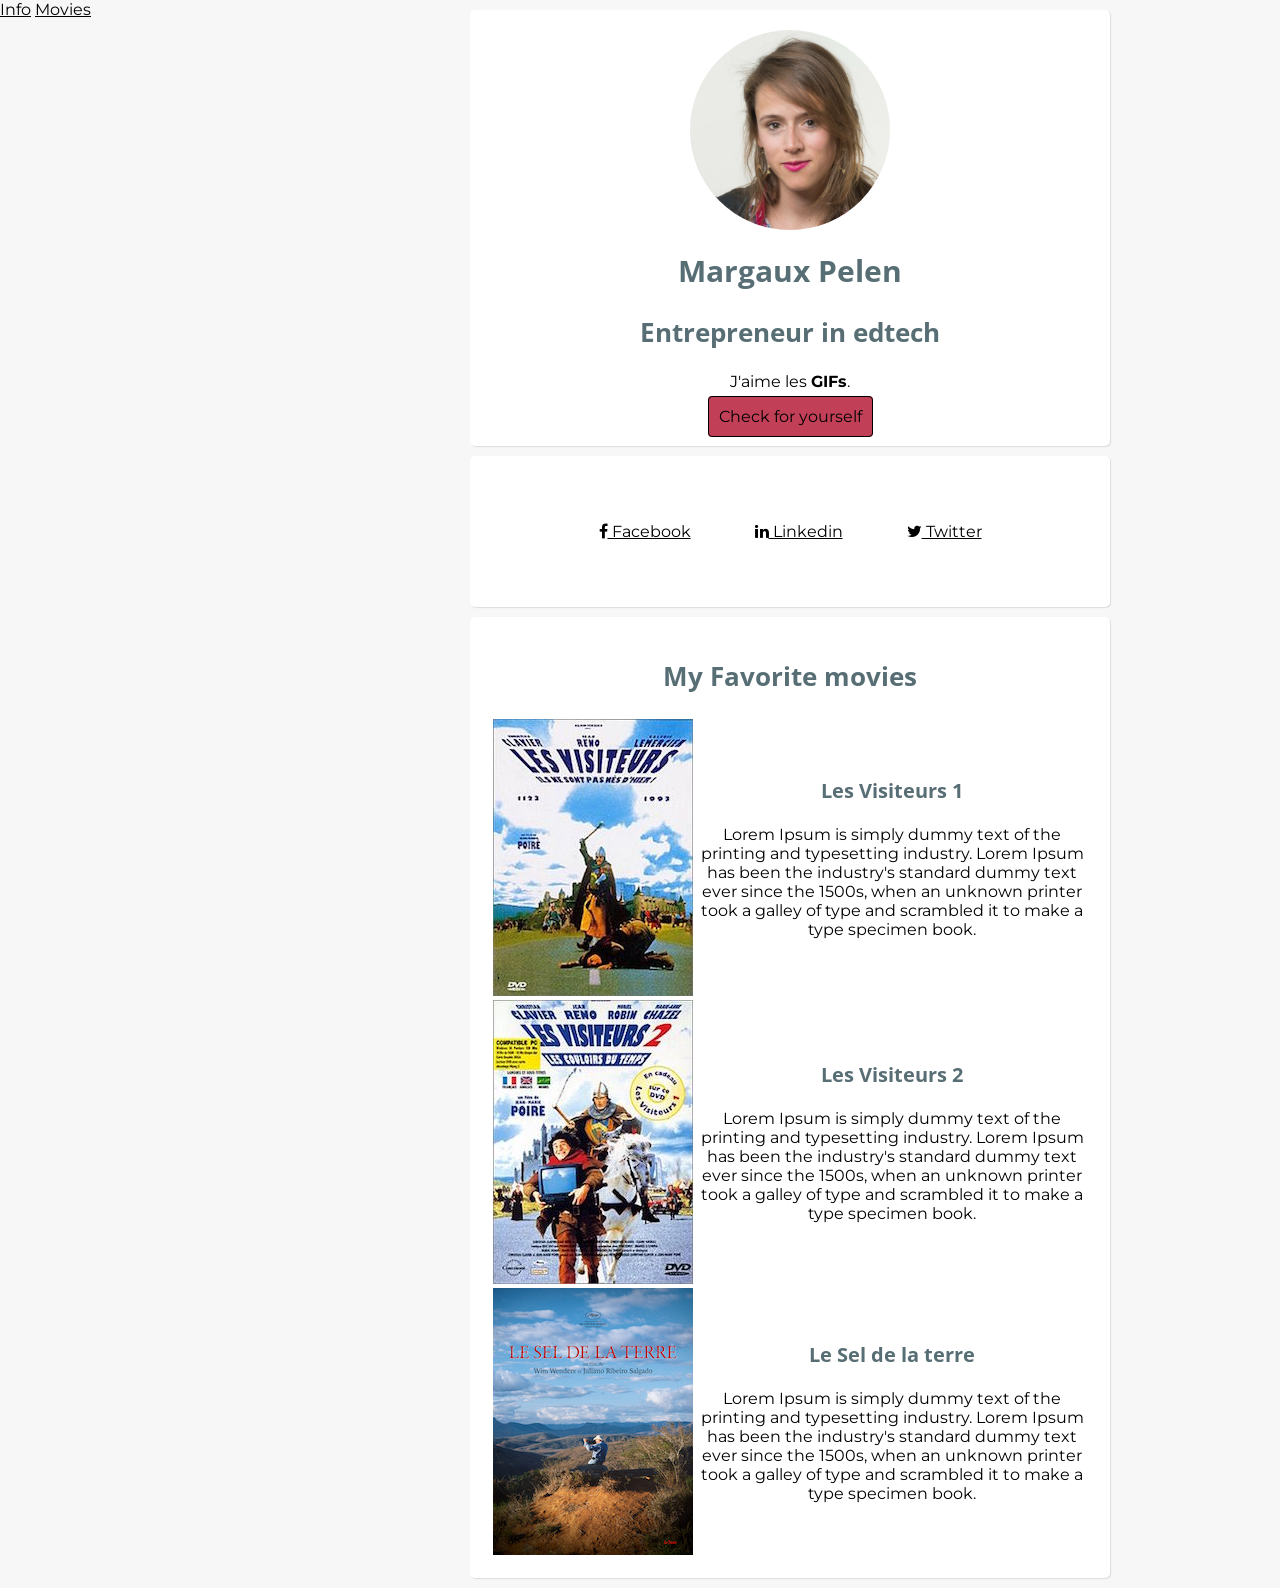
==== index.html @ adbba986 "Profile" ====
<html>
  <head>
    <meta charset="utf-8">

    <title>Margaux Pelen</title>

    <!-- Google fonts -->
    <link rel="stylesheet" href="http://fonts.googleapis.com/css?family=Open+Sans:400,300,700|Montserrat:400,700">
    <link href='https://fonts.googleapis.com/css?family=Lato' rel='stylesheet' type='text/css'>
    <!-- Fontawesome -->
    <link href="http://maxcdn.bootstrapcdn.com/font-awesome/4.2.0/css/font-awesome.min.css" rel="stylesheet">

    <!-- Your style -->
    <link rel="stylesheet" href="style.css">
  </head>
<body>

  <div id="page-contents">
    <div class="container">

      <div class="card text_center" id="summary">
      <img src="images/margauxpelensquare.png" alt="Margaux Pelen" class="round_image" id="summary">

        <h1>Margaux Pelen</h1>
        <h2>Entrepreneur in edtech</h2>
        <p>
          J'aime les <strong>GIFs</strong>.
        </p>

        <a href="http://google.com" class="red-button">Check for yourself</a>
      </div>

      <div class="card social_network text_center">
        <ul class ="list_inline">
          <li>
            <a href="https://www.facebook.com/margauxpe">
              <i class="fa fa-facebook"></i> Facebook
            </a>
          </li>
          <li>
            <a href="https://https://fr.linkedin.com/in/margauxpelen">
              <i class="fa fa-linkedin"></i> Linkedin
            </a>
          </li>
          <li>
            <a href="https://twitter.com/mapelen">
              <i class="fa fa-twitter"></i> Twitter
            </a>
          </li>
        </ul>
      </div>

      <div class="card" id="best-GIFs">
        <h2>My Favorite movies</h2>
        <table>
          <tbody>
            <tr>
              <td><img src="images/visiteurs.jpg" alt="Visiteurs1"></td>
              <td>
                <h3>Les Visiteurs 1</h3>
                <p>Lorem Ipsum is simply dummy text of the printing and typesetting industry. Lorem Ipsum has been the industry's standard dummy text ever since the 1500s, when an unknown printer took a galley of type and scrambled it to make a type specimen book.</p>
              </td>
            </tr>
            <tr>
              <td><img src="images/visiteurs2.jpg" alt="Visiteurs2"></td>
              <td>
                <h3>Les Visiteurs 2</h3>
                <p>Lorem Ipsum is simply dummy text of the printing and typesetting industry. Lorem Ipsum has been the industry's standard dummy text ever since the 1500s, when an unknown printer took a galley of type and scrambled it to make a type specimen book. </p>
              </td>
            </tr>
            <tr>
              <td><img src="images/le_sel_de_la_terre.jpg" alt="Le Sel de la Terre"></td>
              <td>
                <h3>Le Sel de la terre</h3>
                <p>Lorem Ipsum is simply dummy text of the printing and typesetting industry. Lorem Ipsum has been the industry's standard dummy text ever since the 1500s, when an unknown printer took a galley of type and scrambled it to make a type specimen book. </p>
              </td>
            </tr>
          </tbody>
        </table>
      </div>
    </div>
  </div>

  <div id="sidebar">
    <a href="#summary">Info</a>
    <a href="#best-GIFs">Movies</a>
  </div>



</body>
</html>
---- style.css ----
body {
  color: #eeeeee;
  background-color: #F7F7F7;
}

h1, h2, h3 {
  color: #586e75;
  text-align: center;
  font-family: 'Open Sans', sans-serif;
}

p {
  color: black;
  text-align: center;
  font-family: 'Montserrat', sans-serif;
}

h1 {
  font-size: 30px;
  line-height: 1.4;
}

h2 {
  font-size: 26px;
  line-height: 1.4;
}

h3 {
  font-size: 20px;
  line-height: 1.4;
}

a {
  color: black;
  text-decoration: underline;
  font-family: 'Montserrat', sans-serif;
}

a:hover {
  color:#C24057;
}

.round_image{
  width: 200px;
  height:200px;
  border-radius: 150px;
  align:center
}

.card {
  width: 600px;
  margin: 10px auto;
  background-color: white;
  border-radius: 5px;
  padding: 20px;
/*  margin: 30px;*/
  box-shadow: 1px 1px 1px #e0dbdb;
}

.container {
  margin: auto;
}

.text_center {
  text-align: center;
}

.list_inline > li {
  display: inline-block;
  margin: 30px;
}

.list_inline {
  padding-left: 0
}

.red-button {
  background-color: #C24057;
  padding: 10px;
  border-radius: 4px;
  border:1px solid black;
  text-decoration: none;
}

#sidebar {
  position: fixed;
  width: 300px;
  left: 0;
  top: 0;
  bottom: 0;
}
#page-content {
  margin-left: 300px;
}


#sidebar {
  position: fixed;
  width: 300px;
  left: 0;
  top: 0;
  bottom: 0;
}
#page-contents {
  margin-left: 300px;
}
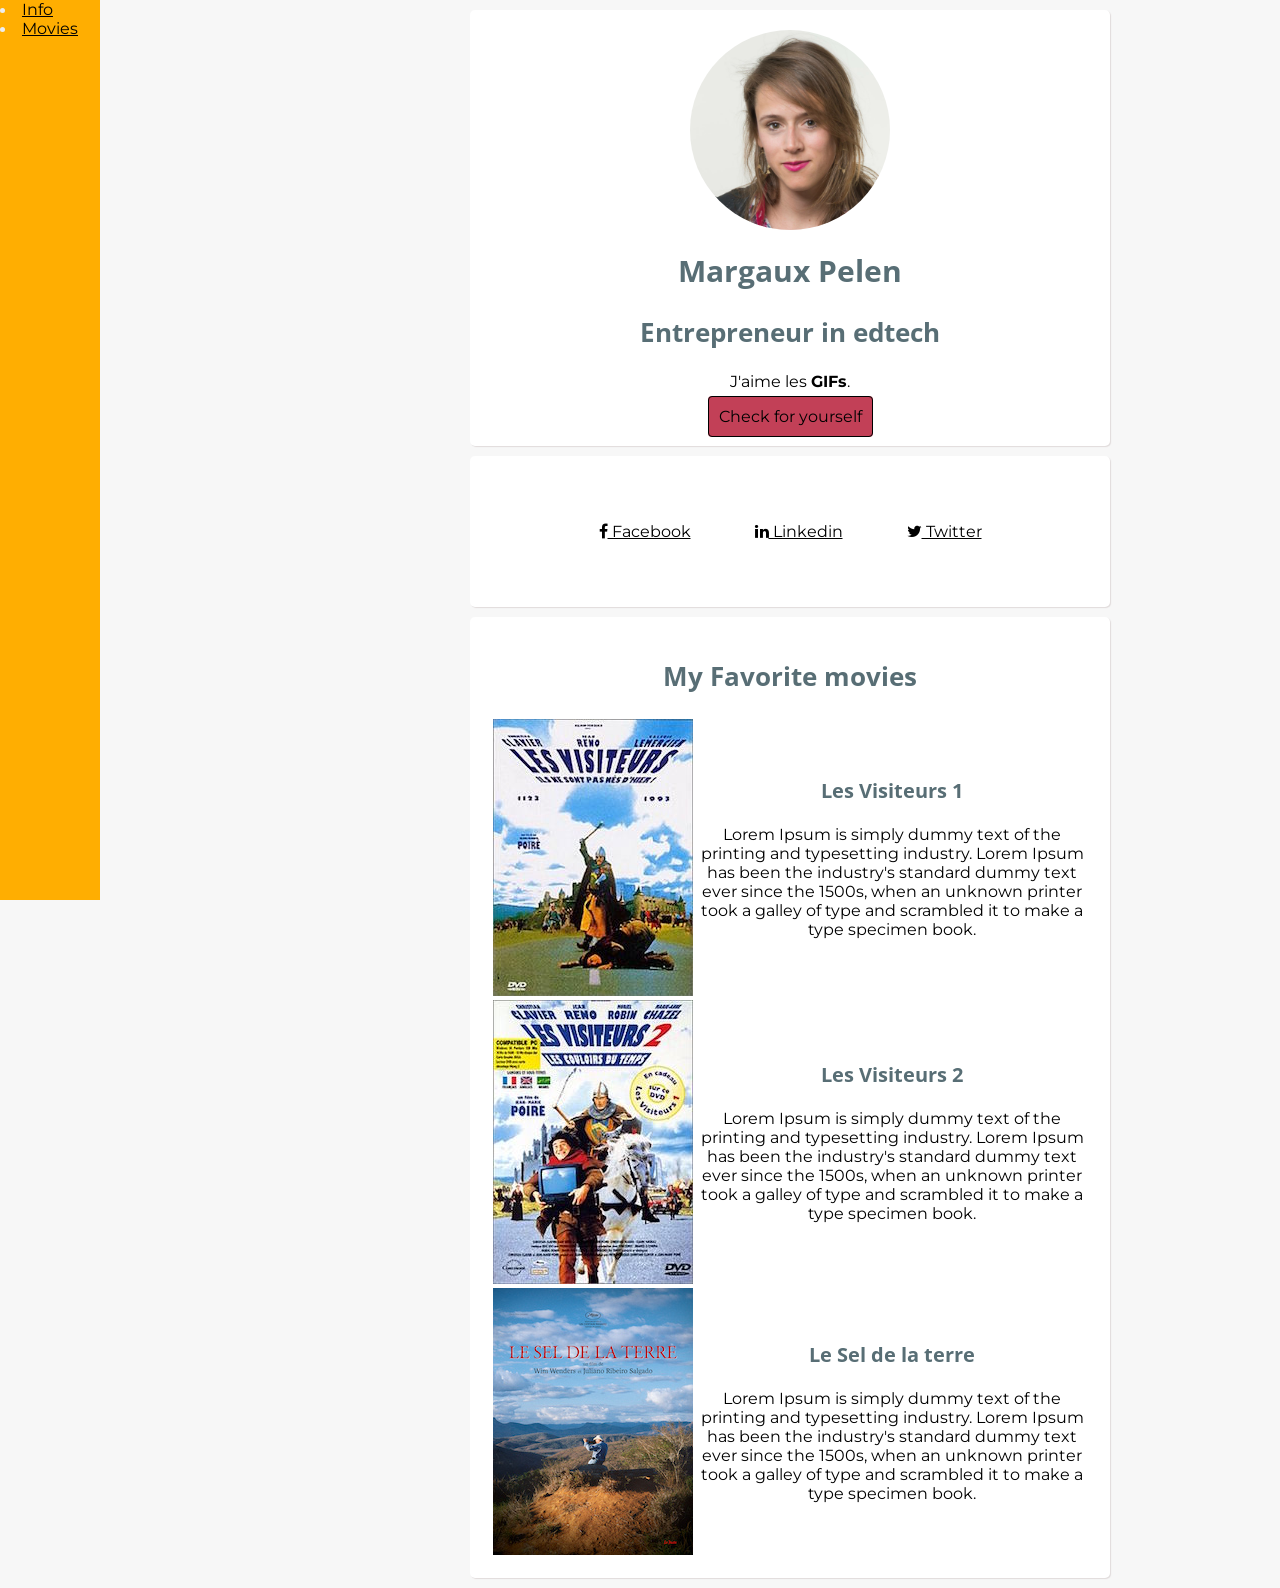
==== commit 12af5d4f: "Profile" ====
--- a/index.html
+++ b/index.html
@@ -18,7 +18,6 @@
 
   <div id="page-contents">
     <div class="container">
-
       <div class="card text_center" id="summary">
       <img src="images/margauxpelensquare.png" alt="Margaux Pelen" class="round_image" id="summary">
 
@@ -83,8 +82,8 @@
   </div>
 
   <div id="sidebar">
-    <a href="#summary">Info</a>
-    <a href="#best-GIFs">Movies</a>
+    <li><a href="#summary">Info</a></li>
+    <li><a href="#best-GIFs">Movies</a></li>
   </div>
 
 
--- a/style.css
+++ b/style.css
@@ -96,9 +96,10 @@
 
 #sidebar {
   position: fixed;
-  width: 300px;
+  width: 100px;
   left: 0;
   top: 0;
+  background-color: ffae01;
   bottom: 0;
 }
 #page-contents {
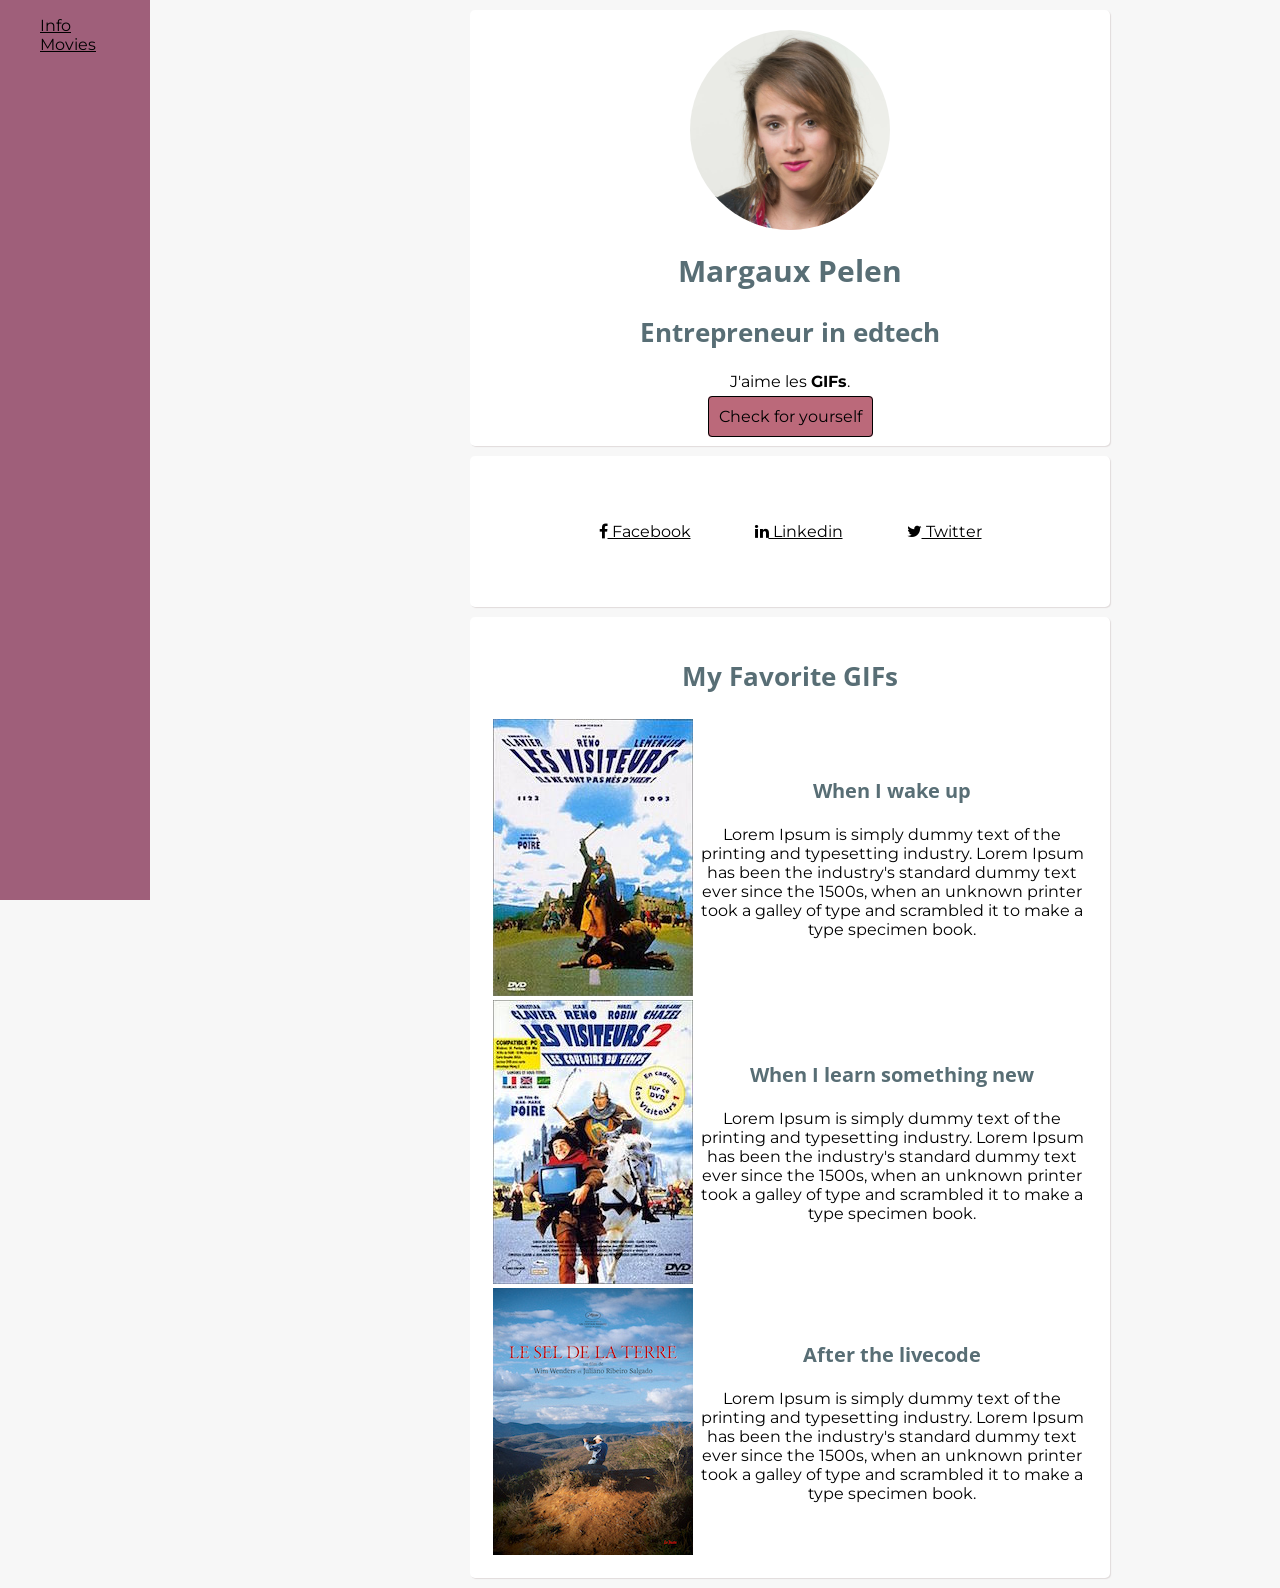
==== commit 3b577f85: "Profile" ====
--- a/index.html
+++ b/index.html
@@ -51,27 +51,27 @@
       </div>
 
       <div class="card" id="best-GIFs">
-        <h2>My Favorite movies</h2>
+        <h2>My Favorite GIFs</h2>
         <table>
           <tbody>
             <tr>
               <td><img src="images/visiteurs.jpg" alt="Visiteurs1"></td>
               <td>
-                <h3>Les Visiteurs 1</h3>
+                <h3>When I wake up</h3>
                 <p>Lorem Ipsum is simply dummy text of the printing and typesetting industry. Lorem Ipsum has been the industry's standard dummy text ever since the 1500s, when an unknown printer took a galley of type and scrambled it to make a type specimen book.</p>
               </td>
             </tr>
             <tr>
               <td><img src="images/visiteurs2.jpg" alt="Visiteurs2"></td>
               <td>
-                <h3>Les Visiteurs 2</h3>
+                <h3>When I learn something new</h3>
                 <p>Lorem Ipsum is simply dummy text of the printing and typesetting industry. Lorem Ipsum has been the industry's standard dummy text ever since the 1500s, when an unknown printer took a galley of type and scrambled it to make a type specimen book. </p>
               </td>
             </tr>
             <tr>
               <td><img src="images/le_sel_de_la_terre.jpg" alt="Le Sel de la Terre"></td>
               <td>
-                <h3>Le Sel de la terre</h3>
+                <h3>After the livecode</h3>
                 <p>Lorem Ipsum is simply dummy text of the printing and typesetting industry. Lorem Ipsum has been the industry's standard dummy text ever since the 1500s, when an unknown printer took a galley of type and scrambled it to make a type specimen book. </p>
               </td>
             </tr>
@@ -82,8 +82,10 @@
   </div>
 
   <div id="sidebar">
-    <li><a href="#summary">Info</a></li>
-    <li><a href="#best-GIFs">Movies</a></li>
+    <ul class="list_no_bullet">
+      <li><a href="#summary">Info</a></li>
+      <li><a href="#best-GIFs">Movies</a></li>
+    </ul>
   </div>
 
 
--- a/style.css
+++ b/style.css
@@ -75,7 +75,7 @@
 }
 
 .red-button {
-  background-color: #C24057;
+  background-color: #bb697a;
   padding: 10px;
   border-radius: 4px;
   border:1px solid black;
@@ -84,7 +84,7 @@
 
 #sidebar {
   position: fixed;
-  width: 300px;
+  width: 350px;
   left: 0;
   top: 0;
   bottom: 0;
@@ -96,13 +96,19 @@
 
 #sidebar {
   position: fixed;
-  width: 100px;
+  width: 150px;
   left: 0;
   top: 0;
-  background-color: ffae01;
+  background-color: #9F5F7A;
+  list-style: none
   bottom: 0;
 }
 #page-contents {
   margin-left: 300px;
 }
 
+.list_no_bullet {
+  list-style:none;
+  text-decoration: none;
+}
+
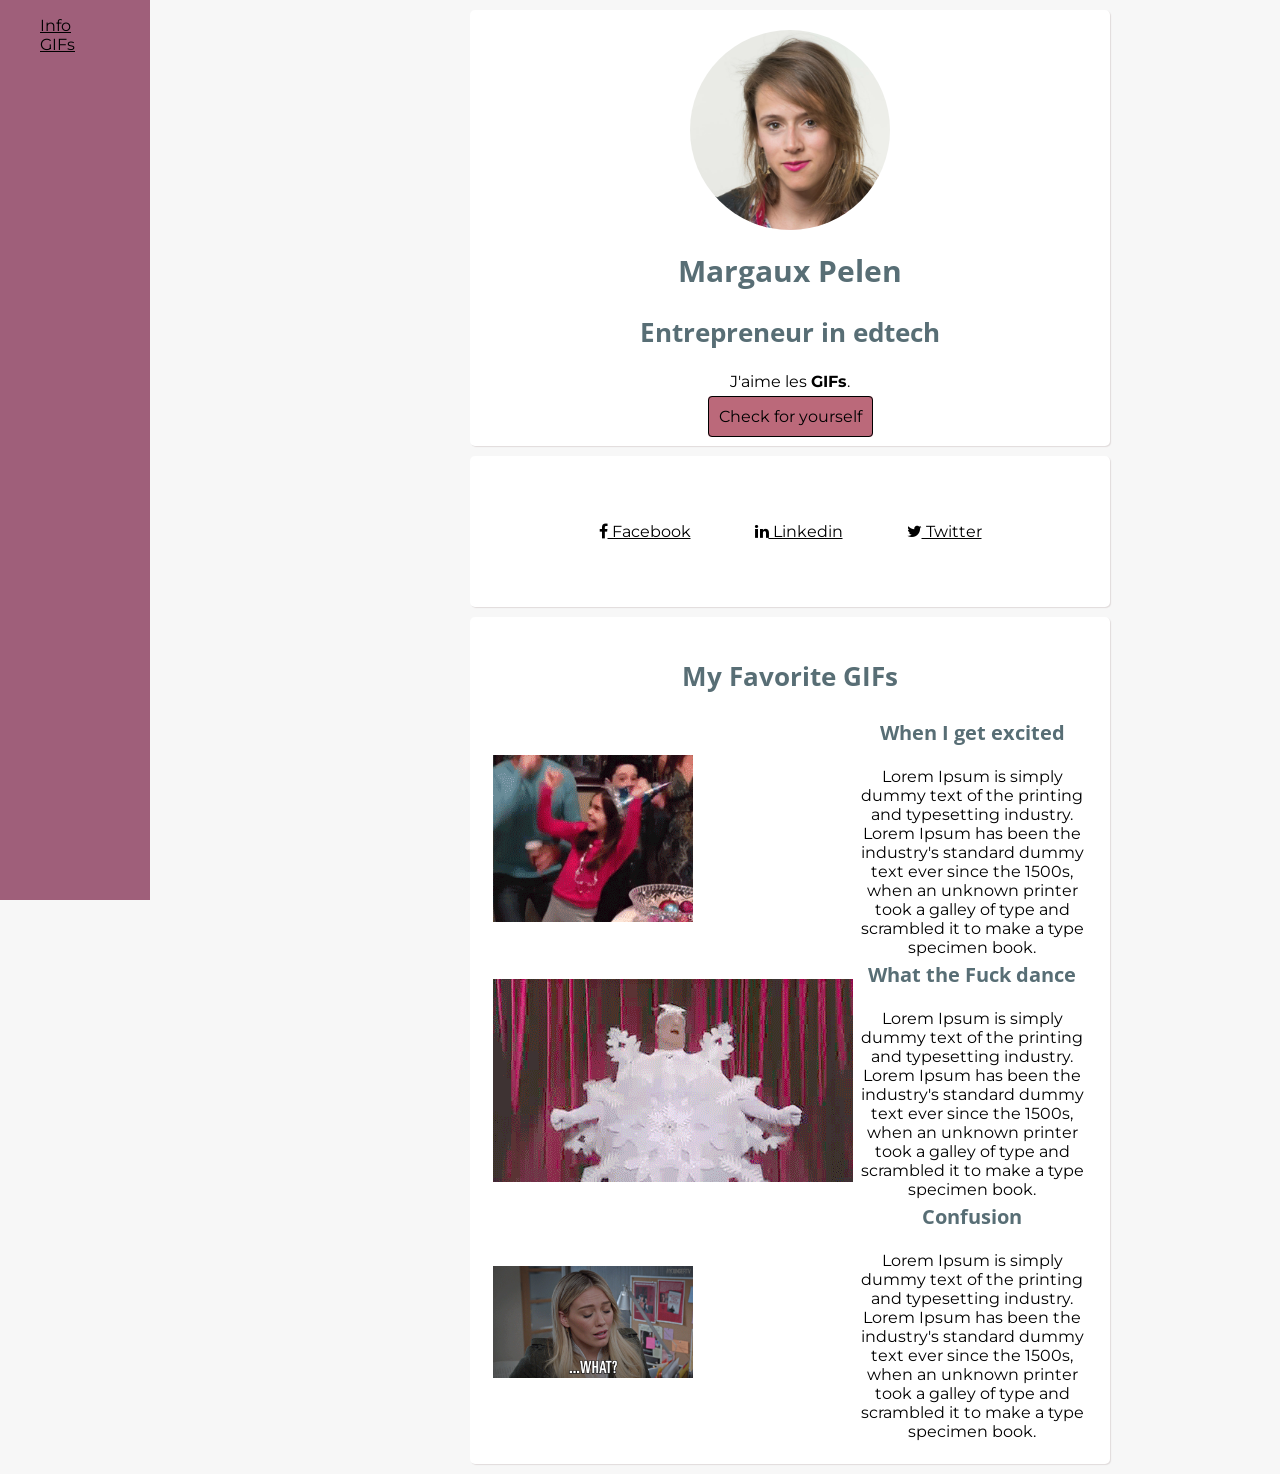
==== commit 222013d0: "Finish" ====
--- a/index.html
+++ b/index.html
@@ -27,7 +27,7 @@
           J'aime les <strong>GIFs</strong>.
         </p>
 
-        <a href="http://google.com" class="red-button">Check for yourself</a>
+        <a href="http://giphy.com/search/gifs/" class="red-button">Check for yourself</a>
       </div>
 
       <div class="card social_network text_center">
@@ -55,23 +55,23 @@
         <table>
           <tbody>
             <tr>
-              <td><img src="images/visiteurs.jpg" alt="Visiteurs1"></td>
+              <td><img src="images/excited.gif" alt="Visiteurs1" class="gif"></td>
               <td>
-                <h3>When I wake up</h3>
+                <h3>When I get excited</h3>
                 <p>Lorem Ipsum is simply dummy text of the printing and typesetting industry. Lorem Ipsum has been the industry's standard dummy text ever since the 1500s, when an unknown printer took a galley of type and scrambled it to make a type specimen book.</p>
               </td>
             </tr>
             <tr>
-              <td><img src="images/visiteurs2.jpg" alt="Visiteurs2"></td>
+              <td><img src="images/snowflake.gif" alt="Visiteurs2" classe="gif"></td>
               <td>
-                <h3>When I learn something new</h3>
+                <h3>What the Fuck dance</h3>
                 <p>Lorem Ipsum is simply dummy text of the printing and typesetting industry. Lorem Ipsum has been the industry's standard dummy text ever since the 1500s, when an unknown printer took a galley of type and scrambled it to make a type specimen book. </p>
               </td>
             </tr>
             <tr>
-              <td><img src="images/le_sel_de_la_terre.jpg" alt="Le Sel de la Terre"></td>
+              <td><img src="images/confused.gif" alt="Confused" class="gif"></td>
               <td>
-                <h3>After the livecode</h3>
+                <h3>Confusion</h3>
                 <p>Lorem Ipsum is simply dummy text of the printing and typesetting industry. Lorem Ipsum has been the industry's standard dummy text ever since the 1500s, when an unknown printer took a galley of type and scrambled it to make a type specimen book. </p>
               </td>
             </tr>
@@ -84,7 +84,7 @@
   <div id="sidebar">
     <ul class="list_no_bullet">
       <li><a href="#summary">Info</a></li>
-      <li><a href="#best-GIFs">Movies</a></li>
+      <li><a href="#best-GIFs">GIFs</a></li>
     </ul>
   </div>
 
--- a/style.css
+++ b/style.css
@@ -57,6 +57,9 @@
   box-shadow: 1px 1px 1px #e0dbdb;
 }
 
+.gif {
+  width: 200px;
+}
 .container {
   margin: auto;
 }
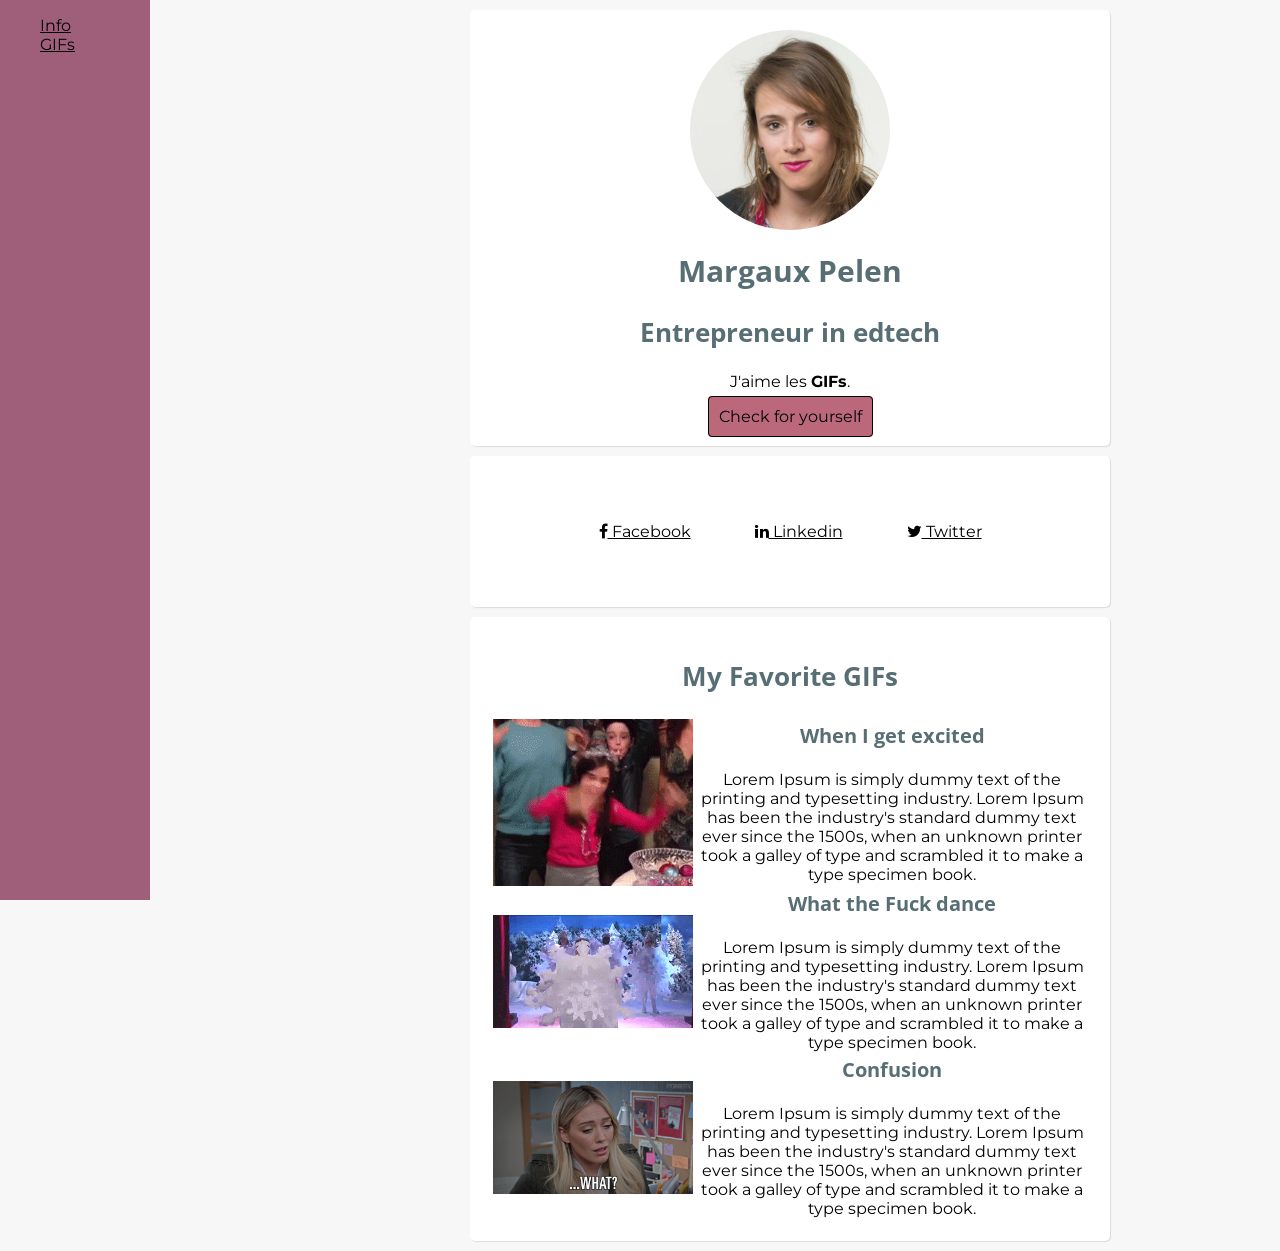
==== commit 54371fec: "Finish" ====
--- a/index.html
+++ b/index.html
@@ -62,7 +62,7 @@
               </td>
             </tr>
             <tr>
-              <td><img src="images/snowflake.gif" alt="Visiteurs2" classe="gif"></td>
+              <td><img src="images/snowflake.gif" alt="Visiteurs2" class="gif"></td>
               <td>
                 <h3>What the Fuck dance</h3>
                 <p>Lorem Ipsum is simply dummy text of the printing and typesetting industry. Lorem Ipsum has been the industry's standard dummy text ever since the 1500s, when an unknown printer took a galley of type and scrambled it to make a type specimen book. </p>
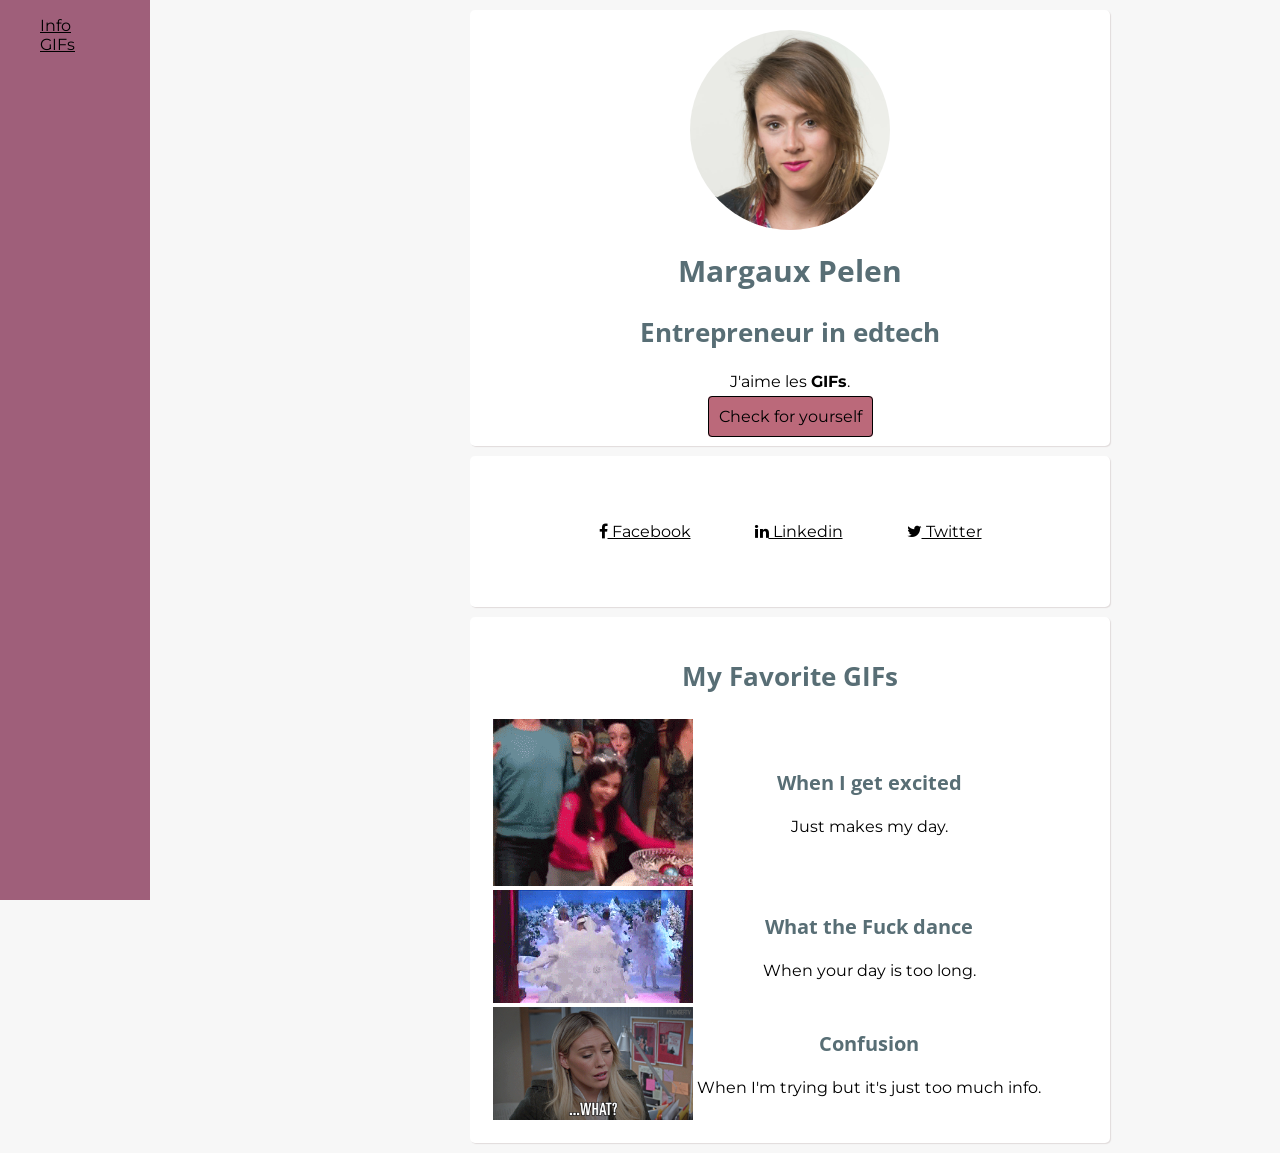
==== commit 8f15ebe9: "Finish" ====
--- a/index.html
+++ b/index.html
@@ -58,21 +58,21 @@
               <td><img src="images/excited.gif" alt="Visiteurs1" class="gif"></td>
               <td>
                 <h3>When I get excited</h3>
-                <p>Lorem Ipsum is simply dummy text of the printing and typesetting industry. Lorem Ipsum has been the industry's standard dummy text ever since the 1500s, when an unknown printer took a galley of type and scrambled it to make a type specimen book.</p>
+                <p>Just makes my day.</p>
               </td>
             </tr>
             <tr>
               <td><img src="images/snowflake.gif" alt="Visiteurs2" class="gif"></td>
               <td>
                 <h3>What the Fuck dance</h3>
-                <p>Lorem Ipsum is simply dummy text of the printing and typesetting industry. Lorem Ipsum has been the industry's standard dummy text ever since the 1500s, when an unknown printer took a galley of type and scrambled it to make a type specimen book. </p>
+                <p>When your day is too long. </p>
               </td>
             </tr>
             <tr>
               <td><img src="images/confused.gif" alt="Confused" class="gif"></td>
               <td>
                 <h3>Confusion</h3>
-                <p>Lorem Ipsum is simply dummy text of the printing and typesetting industry. Lorem Ipsum has been the industry's standard dummy text ever since the 1500s, when an unknown printer took a galley of type and scrambled it to make a type specimen book. </p>
+                <p>When I'm trying but it's just too much info. </p>
               </td>
             </tr>
           </tbody>
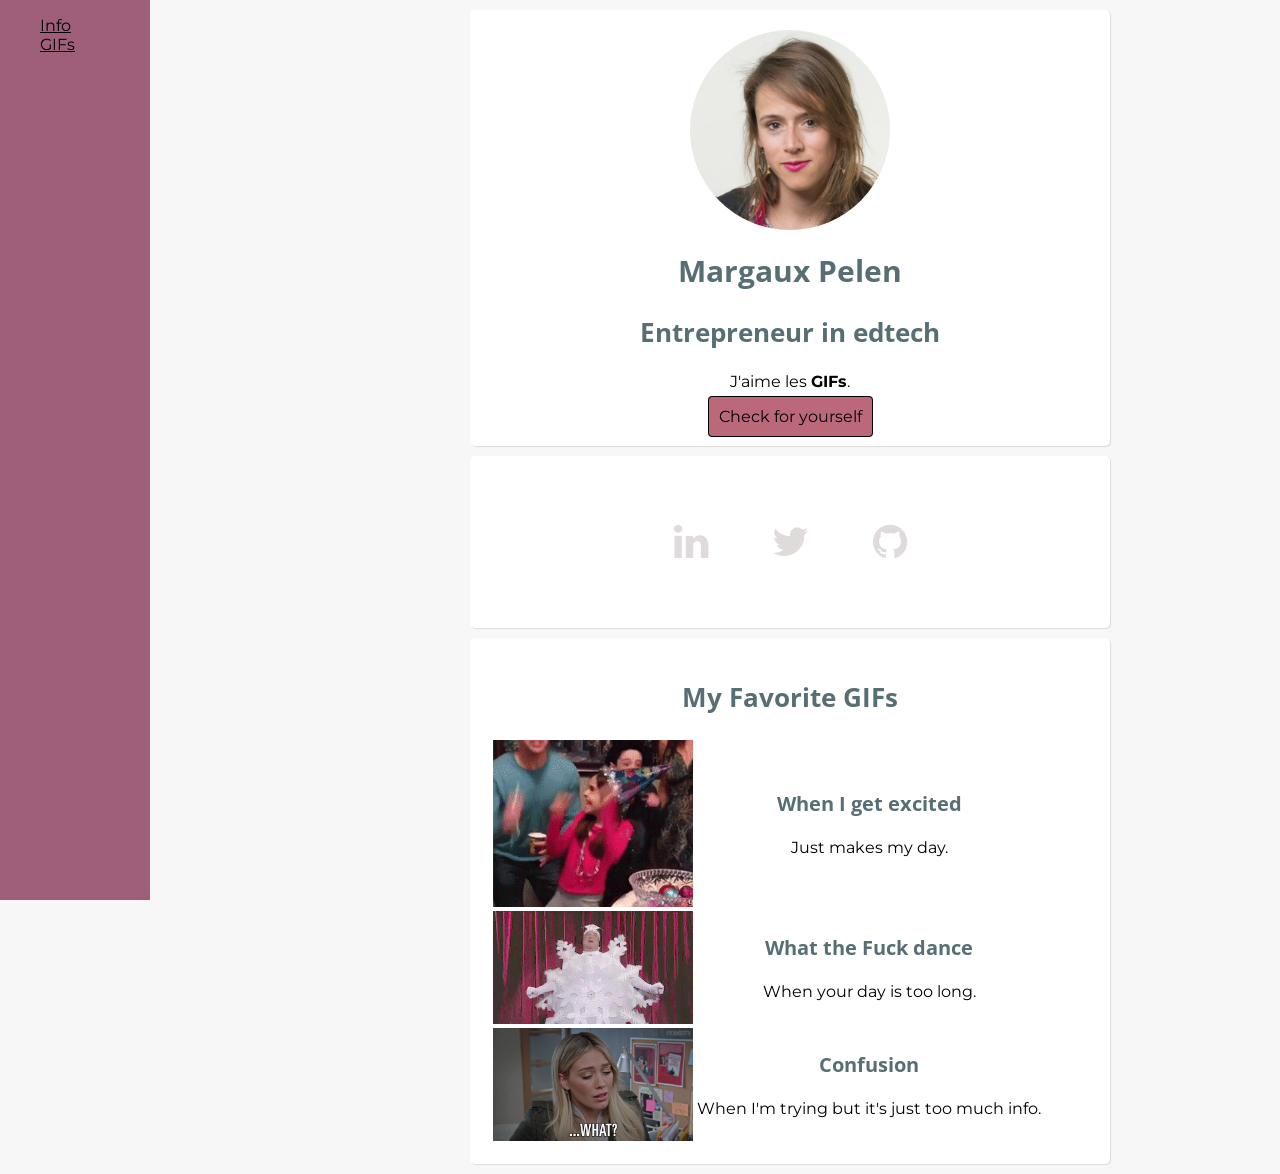
==== commit b7985422: "Finish" ====
--- a/index.html
+++ b/index.html
@@ -30,7 +30,31 @@
         <a href="http://giphy.com/search/gifs/" class="red-button">Check for yourself</a>
       </div>
 
-      <div class="card social_network text_center">
+<div class="card text-center">
+       <ul class="list_inline">
+         <li>
+           <a href="https://https://fr.linkedin.com/in/margauxpelen">
+             <i class="fa fa-linkedin">
+             </i>
+           </a>
+         </li>
+         <li>
+           <a href="https://twitter.com/mapelen">
+             <i class="fa fa-twitter" aria-hidden="true">
+             </i>
+           </a>
+         </li>
+         <li>
+           <a href="https://github.com/mapelen/">
+             <i class="fa fa-github" aria-hidden="true">
+             </i>
+           </a>
+         </li>
+       </ul>
+     </div>
+
+
+      <!-- <div class="card social_network text_center">
         <ul class ="list_inline">
           <li>
             <a href="https://www.facebook.com/margauxpe">
@@ -49,7 +73,7 @@
           </li>
         </ul>
       </div>
-
+ -->
       <div class="card" id="best-GIFs">
         <h2>My Favorite GIFs</h2>
         <table>
--- a/style.css
+++ b/style.css
@@ -32,7 +32,7 @@
 
 a {
   color: black;
-  text-decoration: underline;
+/*  text-decoration: underline;*/
   font-family: 'Montserrat', sans-serif;
 }
 
@@ -58,6 +58,7 @@
 }
 
 .gif {
+  text-align: center;
   width: 200px;
 }
 .container {
@@ -73,8 +74,19 @@
   margin: 30px;
 }
 
+.fa {
+  font-size: 40px;
+  color:#e0dbdb;
+}
+
+.fa:hover {
+  color:#C24057;
+}
+
+
 .list_inline {
-  padding-left: 0
+  padding-left: 0;
+  text-align: center;
 }
 
 .red-button {
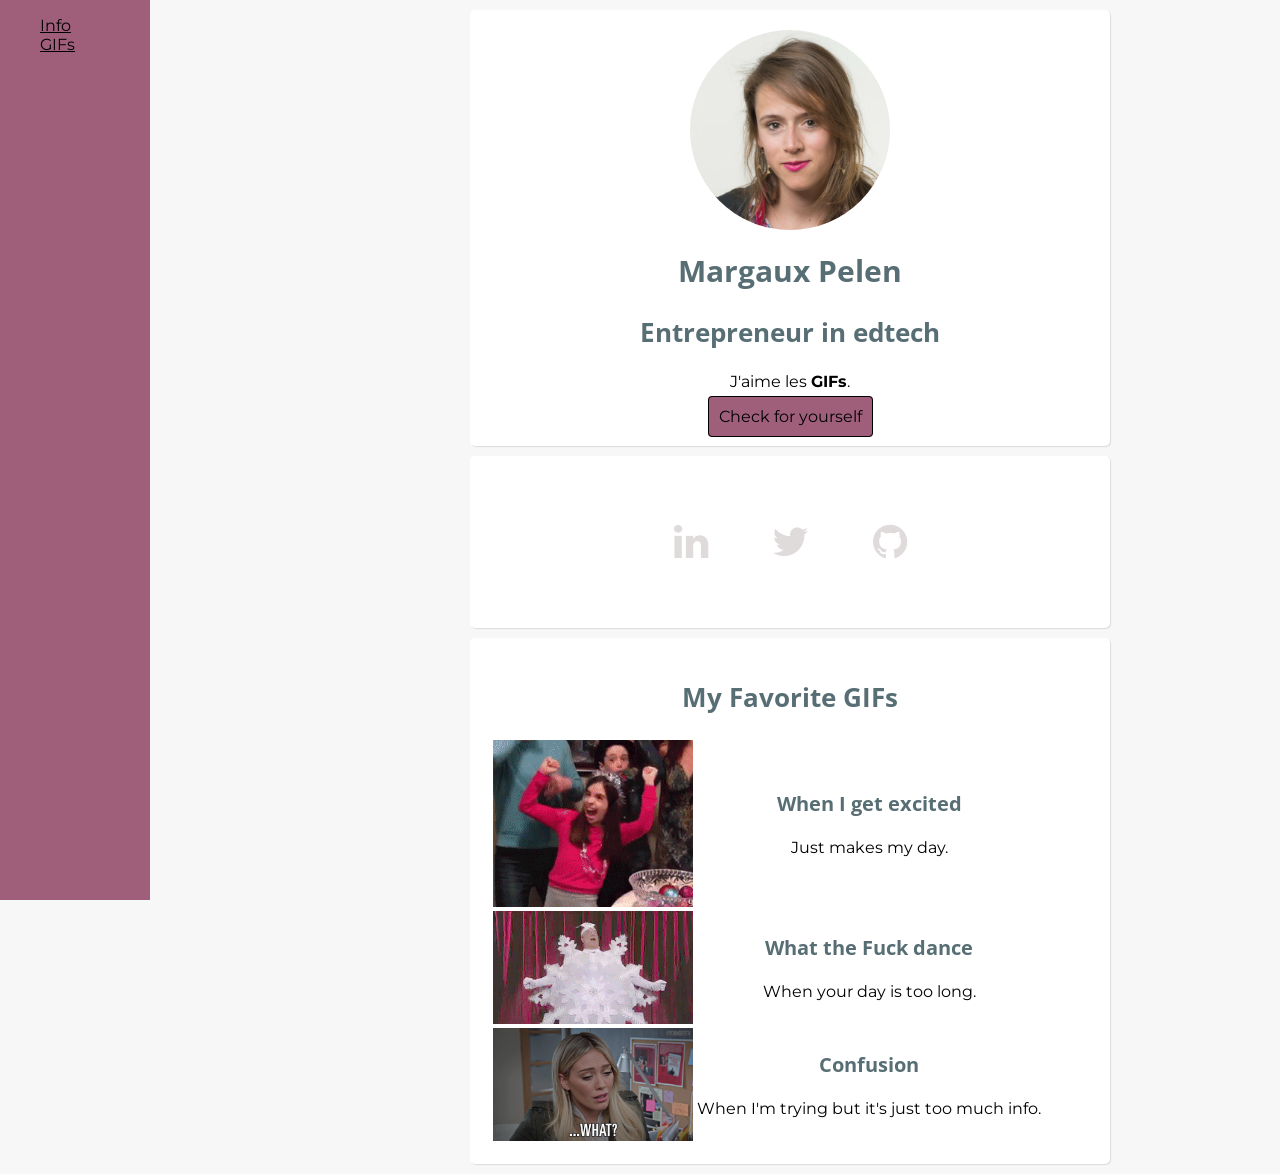
==== commit b4c65fa4: "Finish" ====
--- a/index.html
+++ b/index.html
@@ -107,8 +107,8 @@
 
   <div id="sidebar">
     <ul class="list_no_bullet">
-      <li><a href="#summary">Info</a></li>
-      <li><a href="#best-GIFs">GIFs</a></li>
+      <li><a href="#summary" class= "sidebartitles">Info</a></li>
+      <li><a href="#best-GIFs" class= "sidebartitles">GIFs</a></li>
     </ul>
   </div>
 
--- a/style.css
+++ b/style.css
@@ -80,9 +80,8 @@
 }
 
 .fa:hover {
-  color:#C24057;
+  color:#9F5F7A;
 }
-
 
 .list_inline {
   padding-left: 0;
@@ -90,7 +89,7 @@
 }
 
 .red-button {
-  background-color: #bb697a;
+  background-color: #9F5F7A;
   padding: 10px;
   border-radius: 4px;
   border:1px solid black;
@@ -127,3 +126,6 @@
   text-decoration: none;
 }
 
+.sidebartitles:hover {
+  color:white;
+}
